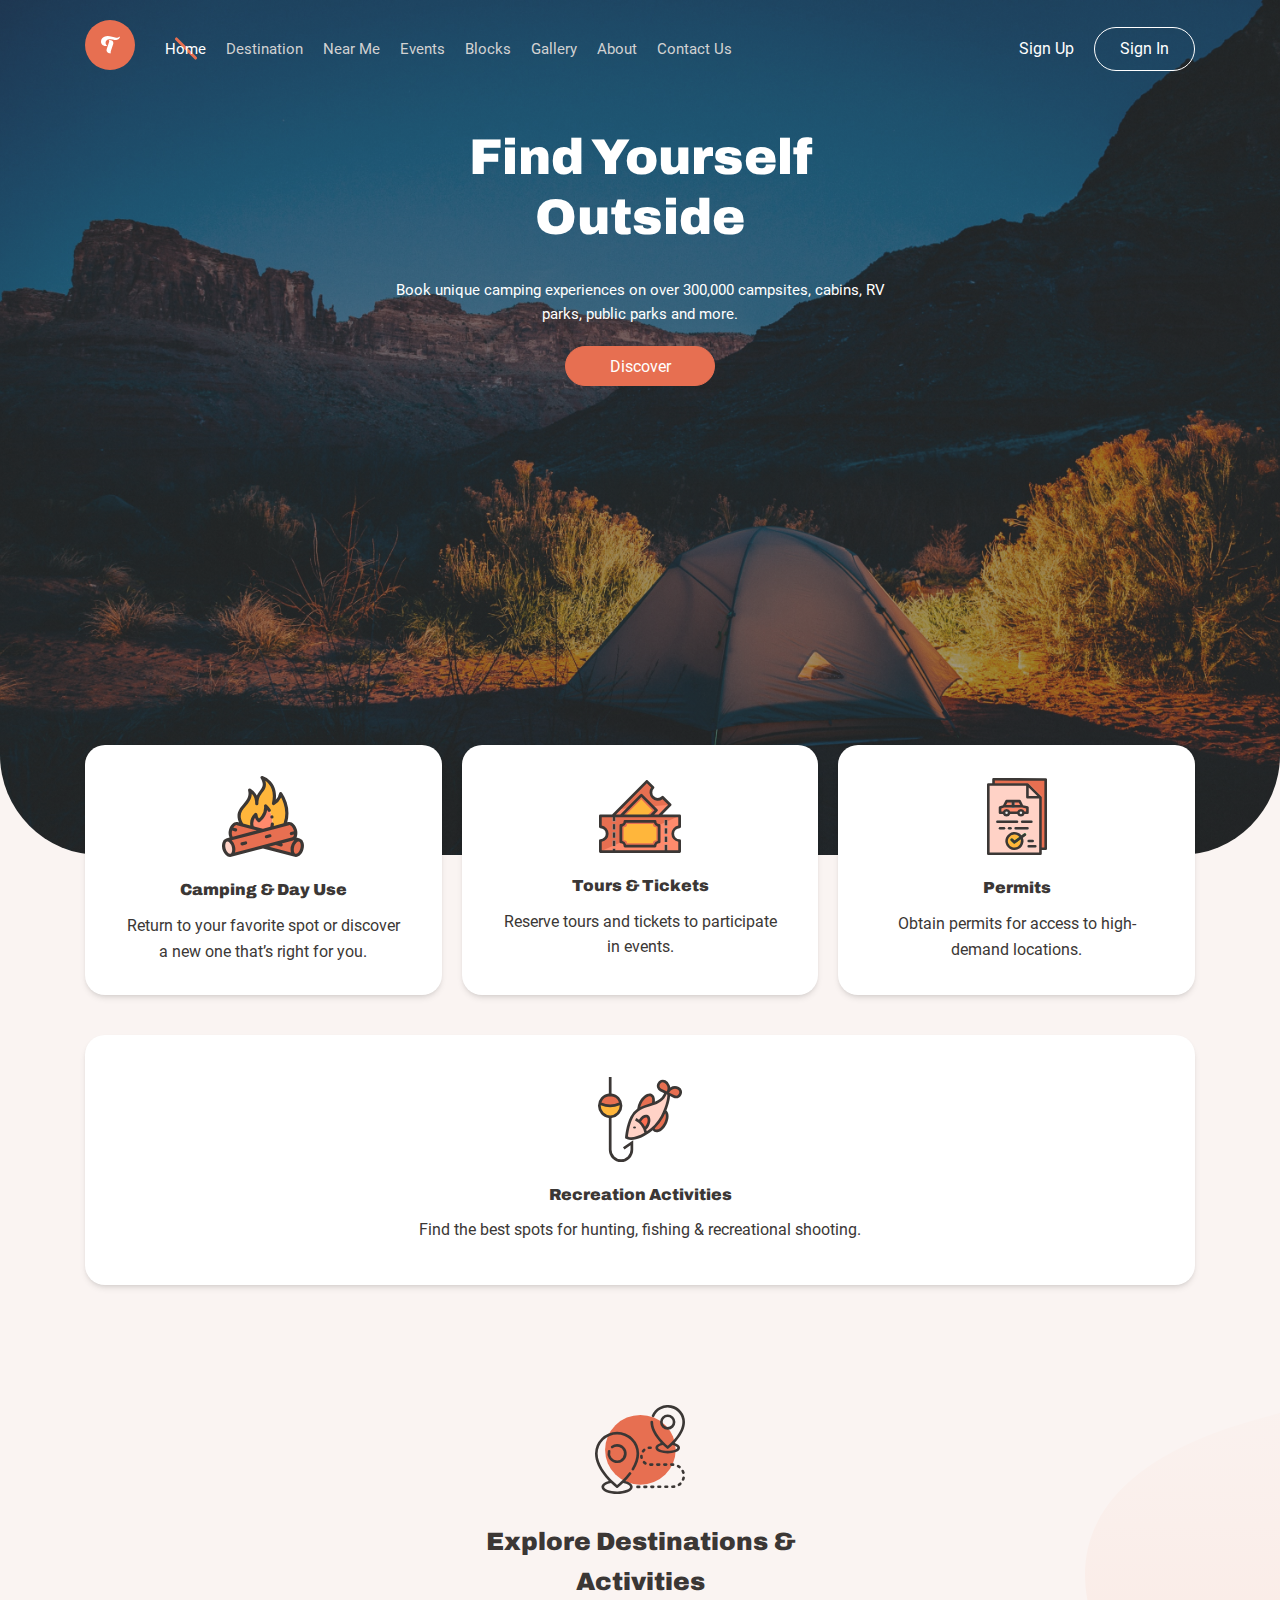
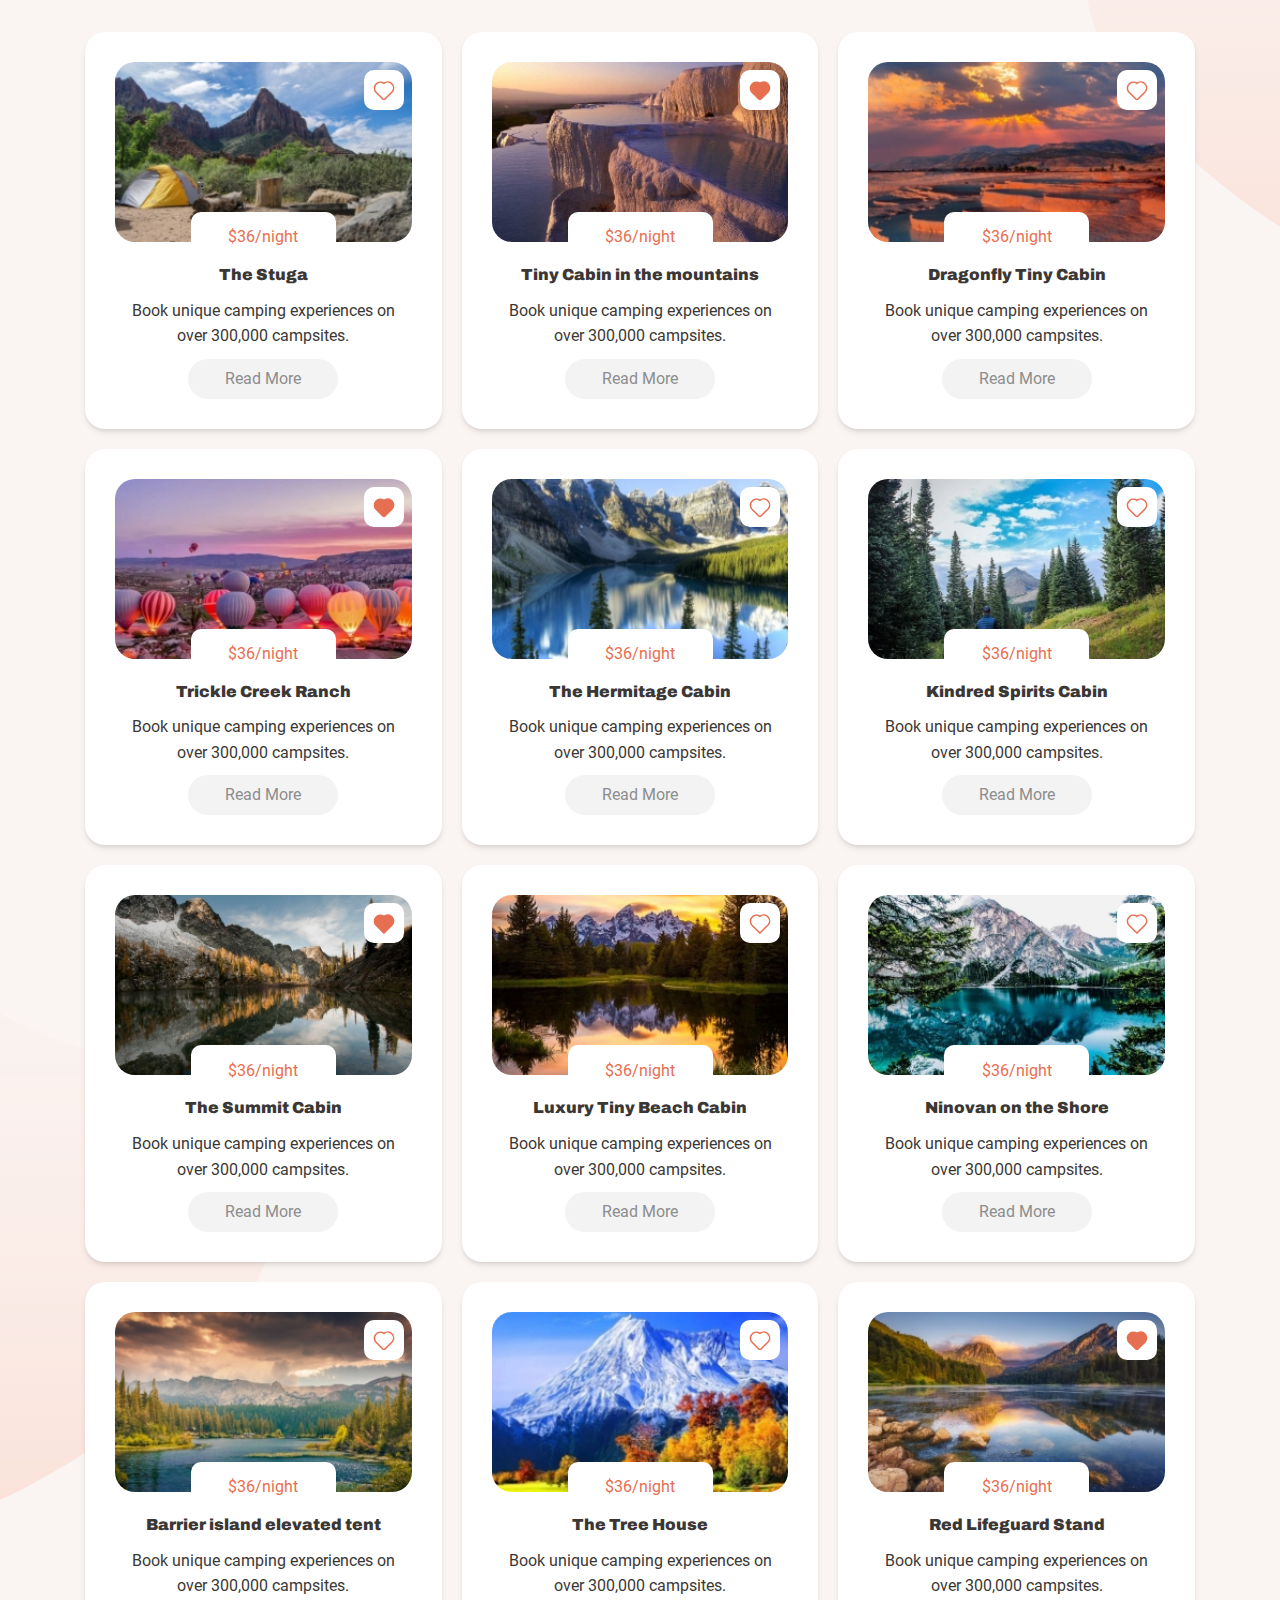
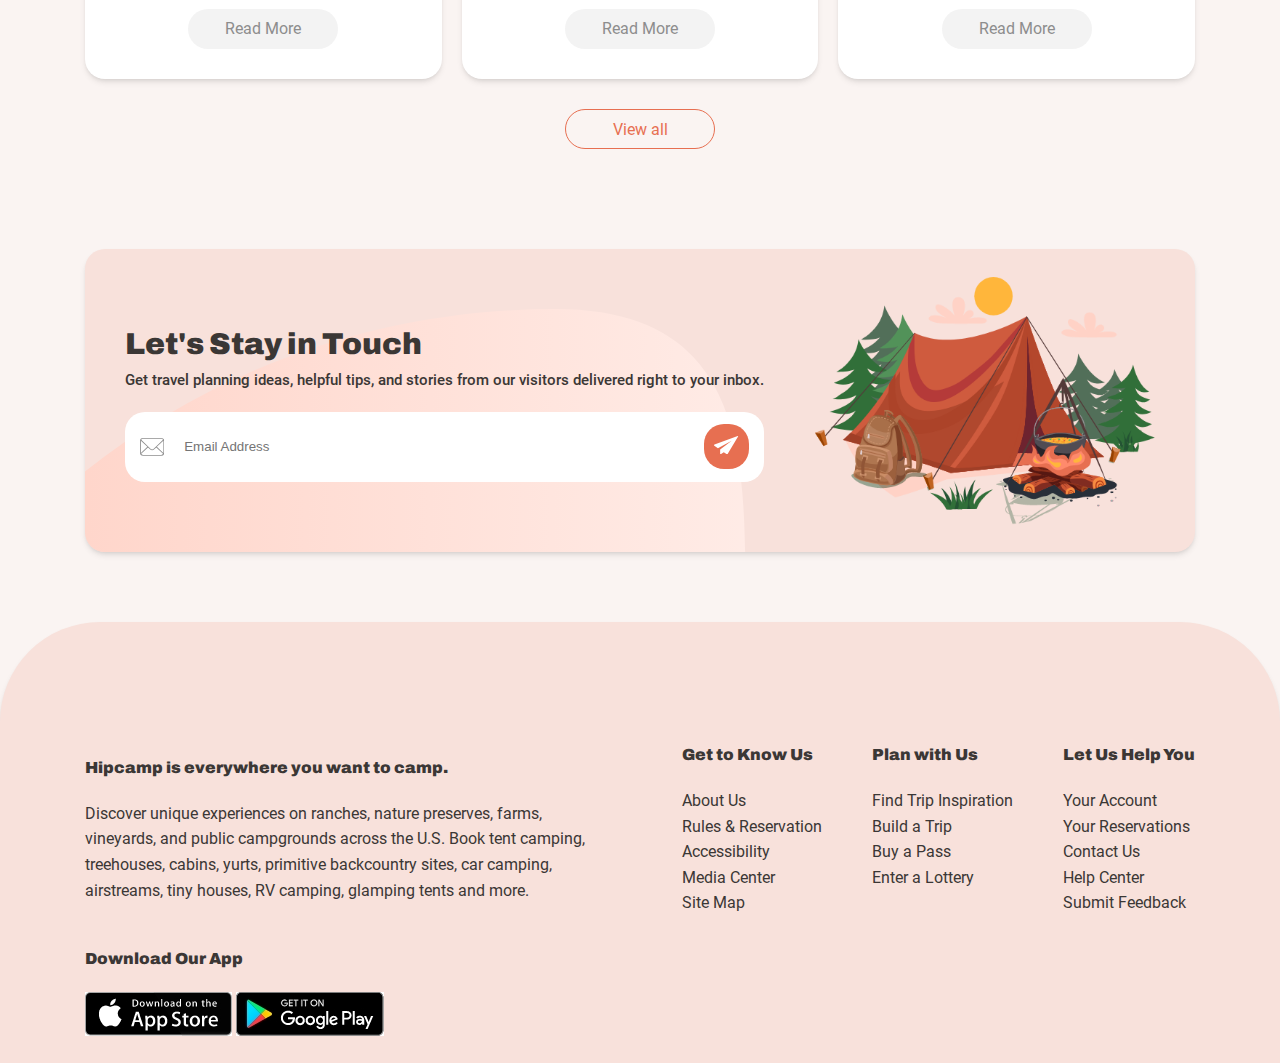
==== index.html @ 517cb730 "changed the index.html file route" ====
<!DOCTYPE html>
<html lang="en">

<head>
    <meta charset="UTF-8">
    <meta name="viewport" content="width=device-width, initial-scale=1.0">
    <link rel="icon" type="image/png" href="/images/svgs/logo.svg">
    <!-- css links -->
    <link rel="stylesheet" href="./code/style/style.css">
    <link rel="stylesheet" href="./code/style/responsive.css">

    <title>Camping Web</title>
</head>

<body>
    <header class="header">
        <div class="container">
            <a href="#" class="header__scroll-link">
                <svg xmlns="http://www.w3.org/2000/svg" width="18.68" height="22.175" viewBox="0 0 18.68 22.175">
                    <path id="Path_958" data-name="Path 958"
                        d="M22.175,9.358a1.43,1.43,0,0,0-1.43-1.43H5.063l5.813-5.42A1.43,1.43,0,1,0,8.923.421L.455,8.311a1.43,1.43,0,0,0,0,2.091L8.923,18.3A1.43,1.43,0,1,0,10.875,16.2L5.063,10.788H20.746A1.43,1.43,0,0,0,22.175,9.358Z"
                        transform="translate(18.68) rotate(90)" fill="#fff" />
                </svg>
            </a>
            <nav class="nav">
                <div class="nav-wrapper">
                    <a href="#" class="nav-logo">
                        <img src="/images/svgs/logo.svg" alt="logo" class="nav-logo__img">
                    </a>

                    <ul class="menu">
                        <li class="menu__item">
                            <a href="#" class="menu__link menu__link--active">Home</a>
                        </li>
                        <li class="menu__item">
                            <a href="#" class="menu__link">Destination</a>
                        </li>
                        <li class="menu__item">
                            <a href="#" class="menu__link">Near Me</a>
                        </li>
                        <li class="menu__item">
                            <a href="#" class="menu__link">Events</a>
                        </li>
                        <li class="menu__item">
                            <a href="#" class="menu__link">Blocks</a>
                        </li>
                        <li class="menu__item">
                            <a href="#" class="menu__link">Gallery</a>
                        </li>
                        <li class="menu__item">
                            <a href="#" class="menu__link">About</a>
                        </li>
                        <li class="menu__item">
                            <a href="#" class="menu__link">Contact Us</a>
                        </li>
                    </ul>
                </div>

                <div class="nav-menu">
                    <h2 class="nav-menu__title">Camping Website</h2>
                    <ul class="mobile-menu">
                        <li class="mobile-menu__item">
                            <a href="#" class="mobile-menu__link">Home</a>
                        </li>
                        <li class="mobile-menu__item">
                            <a href="#" class="mobile-menu__link">Destination</a>
                        </li>
                        <li class="mobile-menu__item">
                            <a href="#" class="mobile-menu__link">Near Me</a>
                        </li>
                        <li class="mobile-menu__item">
                            <a href="#" class="mobile-menu__link">Events</a>
                        </li>
                        <li class="mobile-menu__item">
                            <a href="#" class="mobile-menu__link">Blocks</a>
                        </li>
                        <li class="mobile-menu__item">
                            <a href="#" class="mobile-menu__link">Gallery</a>
                        </li>
                        <li class="mobile-menu__item">
                            <a href="#" class="mobile-menu__link">About</a>
                        </li>
                        <li class="mobile-menu__item">
                            <a href="#" class="mobile-menu__link">Contact Us</a>
                        </li>
                    </ul>
                    <div class="nav-menu__links">
                        <a href="#" class="nav-menu__link">Sign Up</a>
                        <a href="#" class="nav-menu__link">Sign In</a>
                    </div>
                </div>

                <div class="header__links">
                    <a href="#" class="header__link">Sign Up</a>
                    <a href="#" class="header__link header__link--border">Sign In</a>
                </div>

                <div class="nav-btn">
                    <span class="nav-btn__line"></span>
                </div>
            </nav>
            <div class="header-content">
                <h1 class="header-content__title">Find Yourself <br> Outside</h1>
                <p class="header-content__caption">Book unique camping experiences on over 300,000 campsites, cabins, RV
                    parks, public parks and more.</p>
                <a href="#" class="btn header-content__link">Discover</a>
            </div>
        </div>
    </header>

    <main class="main">
        <div class="container">
            <section class="services">
                <div class="service">
                    <img src="/images/svgs/fire.svg" alt="fire" class="service__img">
                    <h2 class="service__title">Camping & Day Use</h2>
                    <p class="service__caption">Return to your favorite spot or discover a new one that’s right for you.
                    </p>
                </div>
                <div class="service">
                    <img src="/images/svgs/tickets.svg" alt="ticket" class="service__img">
                    <h2 class="service__title">Tours & Tickets</h2>
                    <p class="service__caption">Reserve tours and tickets to participate in events.</p>
                </div>
                <div class="service">
                    <img src="/images/svgs/paper.svg" alt="paper" class="service__img">
                    <h2 class="service__title">Permits</h2>
                    <p class="service__caption">Obtain permits for access to high-demand locations.</p>
                </div>
                <div class="service">
                    <img src="/images/svgs/fish.svg" alt="fire" class="service__img">
                    <h2 class="service__title">Recreation Activities</h2>
                    <p class="service__caption">Find the best spots for hunting, fishing & recreational shooting.</p>
                </div>
            </section>

            <section class="destinations">
                <img src="/images/svgs/destination.svg" alt="destinations" class="destinations__logo">
                <h2 class="destinations__title">Explore Destinations & Activities</h2>

                <div class="destinations__places">
                    <div class="place">
                        <div class="place__banner">
                            <img src="/images/image1.jpg" alt="" class="place__img">
                            <div class="place__like">
                                <svg xmlns="http://www.w3.org/2000/svg" width="24.037" height="24.037"
                                    viewBox="0 0 24.037 24.037">
                                    <path id="Path_955" data-name="Path 955"
                                        d="M15.822,8.979v.029H4V-2.1A5.915,5.915,0,0,1,9.912-7.841a5.913,5.913,0,0,1,5.849,5.049,5.912,5.912,0,0,1,.061,11.772Z"
                                        transform="translate(2.716 20.496) rotate(-45)" fill="#fff" stroke-width="1.5"
                                        stroke="#e76f51" />
                                </svg>
                            </div>
                            <div class="place__price">
                                <p class="place__price-text">$36/night</p>
                            </div>
                        </div>
                        <h3 class="place__title">The Stuga</h3>
                        <p class="place__caption">Book unique camping experiences on over 300,000 campsites.</p>
                        <a href="#" class="btn place__link">Read More</a>
                    </div>

                    <div class="place">
                        <div class="place__banner">
                            <img src="/images/image2.jpg" alt="" class="place__img">
                            <div class="place__like">
                                <svg xmlns="http://www.w3.org/2000/svg" width="24.037" height="24.037"
                                    viewBox="0 0 24.037 24.037">
                                    <path class="place__like-icon--fill" id="Path_955" data-name="Path 955"
                                        d="M15.822,8.979v.029H4V-2.1A5.915,5.915,0,0,1,9.912-7.841a5.913,5.913,0,0,1,5.849,5.049,5.912,5.912,0,0,1,.061,11.772Z"
                                        transform="translate(2.716 20.496) rotate(-45)" fill="#fff" stroke-width="1.5"
                                        stroke="#e76f51" />
                                </svg>
                            </div>
                            <div class="place__price">
                                <p class="place__price-text">$36/night</p>
                            </div>
                        </div>
                        <h3 class="place__title">Tiny Cabin in the mountains</h3>
                        <p class="place__caption">Book unique camping experiences on over 300,000 campsites.</p>
                        <a href="#" class="btn place__link">Read More</a>
                    </div>
                    <div class="place">
                        <div class="place__banner">
                            <img src="/images/image3.jpg" alt="" class="place__img">
                            <div class="place__like">
                                <svg xmlns="http://www.w3.org/2000/svg" width="24.037" height="24.037"
                                    viewBox="0 0 24.037 24.037">
                                    <path id="Path_955" data-name="Path 955"
                                        d="M15.822,8.979v.029H4V-2.1A5.915,5.915,0,0,1,9.912-7.841a5.913,5.913,0,0,1,5.849,5.049,5.912,5.912,0,0,1,.061,11.772Z"
                                        transform="translate(2.716 20.496) rotate(-45)" fill="#fff" stroke-width="1.5"
                                        stroke="#e76f51" />
                                </svg>
                            </div>
                            <div class="place__price">
                                <p class="place__price-text">$36/night</p>
                            </div>
                        </div>
                        <h3 class="place__title">Dragonfly Tiny Cabin</h3>
                        <p class="place__caption">Book unique camping experiences on over 300,000 campsites.</p>
                        <a href="#" class="btn place__link">Read More</a>
                    </div>
                    <div class="place">
                        <div class="place__banner">
                            <img src="/images/image4.jpg" alt="" class="place__img">
                            <div class="place__like">
                                <svg xmlns="http://www.w3.org/2000/svg" width="24.037" height="24.037"
                                    viewBox="0 0 24.037 24.037">
                                    <path class="place__like-icon--fill" id="Path_955" data-name="Path 955"
                                        d="M15.822,8.979v.029H4V-2.1A5.915,5.915,0,0,1,9.912-7.841a5.913,5.913,0,0,1,5.849,5.049,5.912,5.912,0,0,1,.061,11.772Z"
                                        transform="translate(2.716 20.496) rotate(-45)" fill="#fff" stroke-width="1.5"
                                        stroke="#e76f51" />
                                </svg>
                            </div>
                            <div class="place__price">
                                <p class="place__price-text">$36/night</p>
                            </div>
                        </div>
                        <h3 class="place__title">Trickle Creek Ranch</h3>
                        <p class="place__caption">Book unique camping experiences on over 300,000 campsites.</p>
                        <a href="#" class="btn place__link">Read More</a>
                    </div>
                    <div class="place">
                        <div class="place__banner">
                            <img src="/images/image5.jpg" alt="" class="place__img">
                            <div class="place__like">
                                <svg xmlns="http://www.w3.org/2000/svg" width="24.037" height="24.037"
                                    viewBox="0 0 24.037 24.037">
                                    <path id="Path_955" data-name="Path 955"
                                        d="M15.822,8.979v.029H4V-2.1A5.915,5.915,0,0,1,9.912-7.841a5.913,5.913,0,0,1,5.849,5.049,5.912,5.912,0,0,1,.061,11.772Z"
                                        transform="translate(2.716 20.496) rotate(-45)" fill="#fff" stroke-width="1.5"
                                        stroke="#e76f51" />
                                </svg>
                            </div>
                            <div class="place__price">
                                <p class="place__price-text">$36/night</p>
                            </div>
                        </div>
                        <h3 class="place__title">The Hermitage Cabin</h3>
                        <p class="place__caption">Book unique camping experiences on over 300,000 campsites.</p>
                        <a href="#" class="btn place__link">Read More</a>
                    </div>
                    <div class="place">
                        <div class="place__banner">
                            <img src="/images/image6.jpg" alt="" class="place__img">
                            <div class="place__like">
                                <svg xmlns="http://www.w3.org/2000/svg" width="24.037" height="24.037"
                                    viewBox="0 0 24.037 24.037">
                                    <path id="Path_955" data-name="Path 955"
                                        d="M15.822,8.979v.029H4V-2.1A5.915,5.915,0,0,1,9.912-7.841a5.913,5.913,0,0,1,5.849,5.049,5.912,5.912,0,0,1,.061,11.772Z"
                                        transform="translate(2.716 20.496) rotate(-45)" fill="#fff" stroke-width="1.5"
                                        stroke="#e76f51" />
                                </svg>
                            </div>
                            <div class="place__price">
                                <p class="place__price-text">$36/night</p>
                            </div>
                        </div>
                        <h3 class="place__title">Kindred Spirits Cabin</h3>
                        <p class="place__caption">Book unique camping experiences on over 300,000 campsites.</p>
                        <a href="#" class="btn place__link">Read More</a>
                    </div>
                    <div class="place">
                        <div class="place__banner">
                            <img src="/images/image7.jpg" alt="" class="place__img">
                            <div class="place__like">
                                <svg xmlns="http://www.w3.org/2000/svg" width="24.037" height="24.037"
                                    viewBox="0 0 24.037 24.037">
                                    <path class="place__like-icon--fill" id="Path_955" data-name="Path 955"
                                        d="M15.822,8.979v.029H4V-2.1A5.915,5.915,0,0,1,9.912-7.841a5.913,5.913,0,0,1,5.849,5.049,5.912,5.912,0,0,1,.061,11.772Z"
                                        transform="translate(2.716 20.496) rotate(-45)" fill="#fff" stroke-width="1.5"
                                        stroke="#e76f51" />
                                </svg>
                            </div>
                            <div class="place__price">
                                <p class="place__price-text">$36/night</p>
                            </div>
                        </div>
                        <h3 class="place__title">The Summit Cabin</h3>
                        <p class="place__caption">Book unique camping experiences on over 300,000 campsites.</p>
                        <a href="#" class="btn place__link">Read More</a>
                    </div>
                    <div class="place">
                        <div class="place__banner">
                            <img src="/images/image8.jpg" alt="" class="place__img">
                            <div class="place__like">
                                <svg xmlns="http://www.w3.org/2000/svg" width="24.037" height="24.037"
                                    viewBox="0 0 24.037 24.037">
                                    <path id="Path_955" data-name="Path 955"
                                        d="M15.822,8.979v.029H4V-2.1A5.915,5.915,0,0,1,9.912-7.841a5.913,5.913,0,0,1,5.849,5.049,5.912,5.912,0,0,1,.061,11.772Z"
                                        transform="translate(2.716 20.496) rotate(-45)" fill="#fff" stroke-width="1.5"
                                        stroke="#e76f51" />
                                </svg>
                            </div>
                            <div class="place__price">
                                <p class="place__price-text">$36/night</p>
                            </div>
                        </div>
                        <h3 class="place__title">Luxury Tiny Beach Cabin</h3>
                        <p class="place__caption">Book unique camping experiences on over 300,000 campsites.</p>
                        <a href="#" class="btn place__link">Read More</a>
                    </div>
                    <div class="place">
                        <div class="place__banner">
                            <img src="/images/image9.jpg" alt="" class="place__img">
                            <div class="place__like">
                                <svg xmlns="http://www.w3.org/2000/svg" width="24.037" height="24.037"
                                    viewBox="0 0 24.037 24.037">
                                    <path id="Path_955" data-name="Path 955"
                                        d="M15.822,8.979v.029H4V-2.1A5.915,5.915,0,0,1,9.912-7.841a5.913,5.913,0,0,1,5.849,5.049,5.912,5.912,0,0,1,.061,11.772Z"
                                        transform="translate(2.716 20.496) rotate(-45)" fill="#fff" stroke-width="1.5"
                                        stroke="#e76f51" />
                                </svg>
                            </div>
                            <div class="place__price">
                                <p class="place__price-text">$36/night</p>
                            </div>
                        </div>
                        <h3 class="place__title">Ninovan on the Shore</h3>
                        <p class="place__caption">Book unique camping experiences on over 300,000 campsites.</p>
                        <a href="#" class="btn place__link">Read More</a>
                    </div>
                    <div class="place">
                        <div class="place__banner">
                            <img src="/images/image10.jpg" alt="" class="place__img">
                            <div class="place__like">
                                <svg xmlns="http://www.w3.org/2000/svg" width="24.037" height="24.037"
                                    viewBox="0 0 24.037 24.037">
                                    <path id="Path_955" data-name="Path 955"
                                        d="M15.822,8.979v.029H4V-2.1A5.915,5.915,0,0,1,9.912-7.841a5.913,5.913,0,0,1,5.849,5.049,5.912,5.912,0,0,1,.061,11.772Z"
                                        transform="translate(2.716 20.496) rotate(-45)" fill="#fff" stroke-width="1.5"
                                        stroke="#e76f51" />
                                </svg>
                            </div>
                            <div class="place__price">
                                <p class="place__price-text">$36/night</p>
                            </div>
                        </div>
                        <h3 class="place__title">Barrier island elevated tent</h3>
                        <p class="place__caption">Book unique camping experiences on over 300,000 campsites.</p>
                        <a href="#" class="btn place__link">Read More</a>
                    </div>
                    <div class="place">
                        <div class="place__banner">
                            <img src="/images/image11.jpg" alt="" class="place__img">
                            <div class="place__like">
                                <svg xmlns="http://www.w3.org/2000/svg" width="24.037" height="24.037"
                                    viewBox="0 0 24.037 24.037">
                                    <path id="Path_955" data-name="Path 955"
                                        d="M15.822,8.979v.029H4V-2.1A5.915,5.915,0,0,1,9.912-7.841a5.913,5.913,0,0,1,5.849,5.049,5.912,5.912,0,0,1,.061,11.772Z"
                                        transform="translate(2.716 20.496) rotate(-45)" fill="#fff" stroke-width="1.5"
                                        stroke="#e76f51" />
                                </svg>
                            </div>
                            <div class="place__price">
                                <p class="place__price-text">$36/night</p>
                            </div>
                        </div>
                        <h3 class="place__title">The Tree House</h3>
                        <p class="place__caption">Book unique camping experiences on over 300,000 campsites.</p>
                        <a href="#" class="btn place__link">Read More</a>
                    </div>
                    <div class="place">
                        <div class="place__banner">
                            <img src="/images/image12.jpg" alt="" class="place__img">
                            <div class="place__like">
                                <svg xmlns="http://www.w3.org/2000/svg" width="24.037" height="24.037"
                                    viewBox="0 0 24.037 24.037">
                                    <path class="place__like-icon--fill" id="Path_955" data-name="Path 955"
                                        d="M15.822,8.979v.029H4V-2.1A5.915,5.915,0,0,1,9.912-7.841a5.913,5.913,0,0,1,5.849,5.049,5.912,5.912,0,0,1,.061,11.772Z"
                                        transform="translate(2.716 20.496) rotate(-45)" fill="#fff" stroke-width="1.5"
                                        stroke="#e76f51" />
                                </svg>
                            </div>
                            <div class="place__price">
                                <p class="place__price-text">$36/night</p>
                            </div>
                        </div>
                        <h3 class="place__title">Red Lifeguard Stand</h3>
                        <p class="place__caption">Book unique camping experiences on over 300,000 campsites.</p>
                        <a href="#" class="btn place__link">Read More</a>
                    </div>
                </div>
                <a href="#" class="btn destinations__btn">View all</a>
            </section>

            <section class="newsletter">
                <div class="newsletter__content">
                    <h2 class="newsletter__title">Let's Stay in Touch</h2>
                    <p class="newsletter_caption">Get travel planning ideas, helpful tips, and stories from our visitors
                        delivered right to your inbox.</p>
                    <div class="email-box">
                        <form class="newsletter__form" action="">
                            <svg class="email-box__email-icon" xmlns="http://www.w3.org/2000/svg" width="24.242"
                                height="17.746" viewBox="0 0 24.242 17.746">
                                <path id="Path_908" data-name="Path 908"
                                    d="M26.215,17.058H8.027A3.03,3.03,0,0,0,5,20.085V31.777A3.031,3.031,0,0,0,8.027,34.8H26.215a3.031,3.031,0,0,0,3.027-3.027V20.085A3.03,3.03,0,0,0,26.215,17.058Zm-18.188.857H26.215a2.168,2.168,0,0,1,1.829,1.007l-9.328,8.81a2.354,2.354,0,0,1-3.189,0L6.2,18.923A2.169,2.169,0,0,1,8.027,17.915ZM5.878,32.062a2.207,2.207,0,0,1-.021-.285V20.085a2.163,2.163,0,0,1,.021-.285l6.491,6.131Zm20.337,1.885H8.027A2.168,2.168,0,0,1,6.2,32.94l6.8-6.419,1.944,1.835a3.22,3.22,0,0,0,4.366,0l1.943-1.835,6.8,6.418A2.167,2.167,0,0,1,26.215,33.947Zm2.169-13.862V31.777a2.2,2.2,0,0,1-.021.285l-6.491-6.131L28.364,19.8A2.251,2.251,0,0,1,28.384,20.085Z"
                                    transform="translate(-5 -17.058)" fill="#8d8d8d" />
                            </svg>
                            <input type="email" class="email-box__input" placeholder="Email Address">
                            <button class="email_box__submit">
                                <svg xmlns="http://www.w3.org/2000/svg" width="24.162" height="18.23"
                                    viewBox="0 0 24.162 18.23">
                                    <path id="Path_909" data-name="Path 909"
                                        d="M9.778,15.82,6.954,17.7a.55.55,0,0,1-.816-.439V13.121l11.546-8.66L3.88,11.8.3,9.356A.748.748,0,0,1,.491,8.039L23.709-.37c.314-.126.565.251.377.565L13.606,17.514a.773.773,0,0,1-1.067.188Z"
                                        transform="translate(0.012 0.395)" fill="#fff" fill-rule="evenodd" />
                                </svg>
                            </button>
                        </form>
                    </div>
                </div>

                <div class="newsletter__banner">
                    <img class="newsletter__banner-img" src="/images/tent.png" alt="tent">
                </div>
            </section>
        </div>
    </main>

    <footer class="footer">
        <div class="container">
            <div class="footer__wrapper">
                <div class="footer__top">
                    <div class="footer__main-content">
                        <h2 class="footer__title">Hipcamp is everywhere you want to camp.</h2>
                        <p class="footer__caption">Discover unique experiences on ranches, nature preserves, farms,
                            vineyards, and public campgrounds across the U.S. Book tent camping, treehouses, cabins,
                            yurts, primitive backcountry sites, car camping, airstreams, tiny houses, RV camping,
                            glamping tents and more.</p>
                    </div>

                    <div class="footer__lists">
                        <div class="footer-list">
                            <h1 class="footer__title">Get to Know Us</h1>
                            <ul class="footer-pages">
                                <li><a href="#" class="footer-pages__link">About Us</a></li>
                                <li><a href="#" class="footer-pages__link">Rules & Reservation</a></li>
                                <li><a href="#" class="footer-pages__link">Accessibility</a></li>
                                <li><a href="#" class="footer-pages__link">Media Center</a></li>
                                <li><a href="#" class="footer-pages__link">Site Map</a></li>
                            </ul>
                        </div>

                        <div class="footer-list">
                            <h1 class="footer__title">Plan with Us</h1>
                            <ul class="footer-pages">
                                <li><a href="#" class="footer-pages__link">Find Trip Inspiration</a></li>
                                <li><a href="#" class="footer-pages__link">Build a Trip</a></li>
                                <li><a href="#" class="footer-pages__link">Buy a Pass</a></li>
                                <li><a href="#" class="footer-pages__link">Enter a Lottery</a></li>
                            </ul>
                        </div>

                        <div class="footer-list">
                            <h1 class="footer__title">Let Us Help You</h1>
                            <ul class="footer-pages">
                                <li><a href="#" class="footer-pages__link">Your Account</a></li>
                                <li><a href="#" class="footer-pages__link">Your Reservations</a></li>
                                <li><a href="#" class="footer-pages__link">Contact Us</a></li>
                                <li><a href="#" class="footer-pages__link">Help Center</a></li>
                                <li><a href="#" class="footer-pages__link">Submit Feedback</a></li>
                            </ul>
                        </div>
                    </div>
                </div>

                <div class="footer__bottom">
                    <h2 class="footer__title">Download Our App</h2>
                    <div class="footer__img-wrapper">
                        <a href="#"><img class="footer__store_links" src="/images/app-store-apple.jpg"
                                alt="app store"></a>
                        <a href="#"><img class="footer__store_links" src="/images/google-play.jpg" alt="play store"></a>
                    </div>
                </div>
            </div>
        </div>
    </footer>

    <div class="overlay"></div>


    <script src="./code/js/app.js"></script>
</body>

</html>
---- code/style/style.css ----
/*
* Prefixed by https://autoprefixer.github.io
* PostCSS: v8.4.14,
* Autoprefixer: v10.4.7
* Browsers: last 4 version
*/

/* Font face */
@font-face {
    font-family: "Roboto";
    src: url(/fonts/Roboto/Roboto-Regular.ttf) format(truetype);
}
@font-face {
    font-family: "Roboto Medium";
    src: url(/fonts/Roboto/Roboto-Medium.ttf) format(truetype);
}
@font-face {
    font-family: "Archivo Black";
    src: url(/fonts/Archivo/Archivo-Black.ttf) format(truetype);
}

/* http://meyerweb.com/eric/tools/css/reset/ 
v2.0 | 20110126
License: none (public domain)
*/
/* reset */

html, body, div, span, applet, object, iframe,
h1, h2, h3, h4, h5, h6, p, blockquote, pre,
a, abbr, acronym, address, big, cite, code,
del, dfn, em, img, ins, kbd, q, s, samp,
small, strike, strong, sub, sup, tt, var,
b, u, i, center,
dl, dt, dd, ol, ul, li,
fieldset, form, label, legend,
table, caption, tbody, tfoot, thead, tr, th, td,
article, aside, canvas, details, embed, 
figure, figcaption, footer, header, hgroup, 
menu, nav, output, ruby, section, summary,
time, mark, audio, video {
	margin: 0;
	padding: 0;
	border: 0;
	font-size: 100%;
	font: inherit;
	vertical-align: baseline;
}
/* HTML5 display-role reset for older browsers */
article, aside, details, figcaption, figure, 
footer, header, hgroup, menu, nav, section {
	display: block;
}
body {
	line-height: 1;
}
ol, ul {
	list-style: none;
}
blockquote, q {
	quotes: none;
}
blockquote:before, blockquote:after,
q:before, q:after {
	content: '';
	content: none;
}
table {
	border-collapse: collapse;
	border-spacing: 0;
}

html {
    -webkit-box-sizing: border-box;
            box-sizing: border-box;
    font-size: 62.5%;
    scroll-behavior: smooth;
}

*,
*:after,
*:before {
    -webkit-box-sizing: inherit;
            box-sizing: inherit;
}

body {
    font-size: 1.6rem;
    line-height: 1.6;
    font-family: "Roboto";
    background-color: var(--app-color);
    overflow-x: hidden;
}

li {
    list-style-type: none;
}

a {
    text-decoration: none;
    color: white;
}
/* reset */

:root {
    --orange: #E76F51;
    --dark-gray: #3B3735;
    --pink: #F8E1DB;
    --app-color: #FAF4F2;
    --shadow-md: 0 4px 6px -1px rgb(0 0 0 / 0.1), 0 2px 4px -2px rgb(0 0 0 / 0.1);
}






/* helper class & component */
.btn {
    display: block;
    width: 15rem;
    height: 4rem;
    border-radius: 10rem;
    color: #fff;
    background-color: var(--orange);
    margin: 0 auto;
    line-height: 4rem;
}

/* helper class & component */



/* app styles */



/* nav & header */
.container {
    width: 100%;
    padding-right: 15px;
    padding-left: 15px;
    margin-right: auto;
    margin-left: auto;
}

.header {
    background: -webkit-gradient(linear, left top, left bottom, from(rgba(59, 55, 53, 0.5)), to(rgba(59, 55, 53, 0.5))), url(/images/header-bg.jpg);
    background: -o-linear-gradient(rgba(59, 55, 53, 0.5), rgba(59, 55, 53, 0.5)), url(/images/header-bg.jpg);
    background: linear-gradient(rgba(59, 55, 53, 0.5), rgba(59, 55, 53, 0.5)), url(/images/header-bg.jpg);
    background-position: center;
    background-size: cover;
    min-height: 70rem;
    border-bottom-left-radius: 10rem;
    border-bottom-right-radius: 10rem;
}

.header__scroll-link {
    display: -webkit-box;
    display: -ms-flexbox;
    display: flex;
    -webkit-box-pack: center;
        -ms-flex-pack: center;
            justify-content: center;
    -webkit-box-align: center;
        -ms-flex-align: center;
            align-items: center;
    background-color: var(--orange);
    width: 5rem;
    height: 5rem;
    border-radius: 2rem;
    position: fixed;
    z-index: 30;
    right: 4rem;
    bottom: 5rem;
    -webkit-transition: all 0.25s ease-in-out;
    -o-transition: all 0.25s ease-in-out;
    transition: all 0.25s ease-in-out;
    opacity: 0;
}

.nav {
    display: -webkit-box;
    display: -ms-flexbox;
    display: flex;
    -webkit-box-pack: justify;
        -ms-flex-pack: justify;
            justify-content: space-between;
    -webkit-box-align: center;
        -ms-flex-align: center;
            align-items: center;
    padding: 2rem 0;
}

.nav-wrapper {
    display: -webkit-box;
    display: -ms-flexbox;
    display: flex;
    -webkit-box-align: center;
        -ms-flex-align: center;
            align-items: center;
}

.nav-logo {
    margin-right: 3rem;
}

.nav-logo__img {
    width: 100%;
    height: 100%;
}

/* nav & header */

/* main menu */
.menu {
    display: none;
    font-size: 15px;
}


.menu__item {
    margin-right: 2rem;
}

.menu__link {
    color: #D2D2D2;

    &:hover {
        color: #fff;
    }
}

.menu__link--active {
    color: #fff;
    position: relative;
    z-index: 1;

    &::after {
        content: '';
        position: absolute;
        width: 3rem;
        height: 0.3rem;
        background-color: var(--orange);
        border-radius: 10rem;
        inset: 7px 0 0 0;
        top: 7px;
        margin: 0 auto;
        -webkit-transform: rotate(45deg);
            -ms-transform: rotate(45deg);
                transform: rotate(45deg);
        z-index: -1;
    }
}

/* main menu */

/* mobile menu & nav menu */
.nav-menu {
    position: fixed;
    top: 0;
    left: -60rem;
    bottom: 0;
    width: 25rem;
    background-color: #525252;
    padding: 2rem 2.5rem;
    font-family: "Roboto";
    -webkit-transition: all 0.25s ease-in-out;
    -o-transition: all 0.25s ease-in-out;
    transition: all 0.25s ease-in-out;
    z-index: 20;
}

.nav-menu__title {
    font-family: "Archivo Black";
    border-bottom: 2px solid #fff;
    color: #fff;
    padding-bottom: 1rem;
    margin-bottom: 2rem;
    font-size: 2rem;
}

.nav-menu.nav-menu--open {
    left: 0rem;
}

.mobile-menu__item {
    margin-bottom: 1.5rem;
    position: relative;
    -webkit-transition: all 0.25s ease-in-out;
    -o-transition: all 0.25s ease-in-out;
    transition: all 0.25s ease-in-out;

    &:hover {
        padding-left: 1.5rem;
    }

    &::before {
        content: '';
        width: 0rem;
        height: 0.3rem;
        background-color: var(--orange);
        position: absolute;
        border-radius: 10rem;
        top: 0;
        bottom: 0;
        left: 0;
        margin: auto;
        -webkit-transition: all 0.25s ease-in-out;
        -o-transition: all 0.25s ease-in-out;
        transition: all 0.25s ease-in-out;
    }

    &:hover::before {
        width: 1rem;
    }
}

/* mobile menu & nav menu */

/* header links */
.header__links {
    display: none;
}

.header__link {
    margin-left: 2rem;
}

.header__link--border {
    border: 1px solid #fff;
    border-radius: 10rem;
    padding: 0.8rem 2.5rem;
    -webkit-transition: all 0.15s ease-in;
    -o-transition: all 0.15s ease-in;
    transition: all 0.15s ease-in;

    &:hover {
        background-color: #fff;
        color: var(--dark-gray);
    }
}

.nav-menu__links {
    display: -webkit-box;
    display: -ms-flexbox;
    display: flex;
}

.nav-menu__link {
    padding: 1rem 2rem;
    display: block;
    border: 1px solid #fff;
    -webkit-transition: all 0.25s ease-in;
    -o-transition: all 0.25s ease-in;
    transition: all 0.25s ease-in;

    &:hover {
        background-color: #fff;
        color: var(--dark-gray);
    }
}

/* header links */

/* nav buttons */
.nav-btn {
    background-color: #fff;
    width: 5rem;
    height: 5rem;
    border-radius: 2rem;
    display: -webkit-box;
    display: -ms-flexbox;
    display: flex;
    -webkit-box-pack: center;
        -ms-flex-pack: center;
            justify-content: center;
    -webkit-box-align: center;
        -ms-flex-align: center;
            align-items: center;
    z-index: 20;
}

.nav-btn__line {
    display: block;
    width: 2.5rem;
    height: 0.3rem;
    border-radius: 1rem;
    background-color: var(--orange);
    -webkit-transition: all 0.25s ease-in-out;
    -o-transition: all 0.25s ease-in-out;
    transition: all 0.25s ease-in-out;
    position: relative;

    &::before,
    &::after {
        content: '';
        position: absolute;
        width: 2.5rem;
        height: 0.3rem;
        border-radius: 1rem;
        background-color: var(--orange);
        -webkit-transition: all 0.25s ease-in-out;
        -o-transition: all 0.25s ease-in-out;
        transition: all 0.25s ease-in-out;
    }
}

.nav-btn__line::before {
    top: 0.8rem;
}

.nav-btn__line::after {
    top: -0.8rem;
}

.nav-btn--open .nav-btn__line {
    background-color: transparent;
}

.nav-btn--open .nav-btn__line::before {
    -webkit-transform: translateY(-8px) rotate(45deg);
        -ms-transform: translateY(-8px) rotate(45deg);
            transform: translateY(-8px) rotate(45deg);
}

.nav-btn--open .nav-btn__line::after {
    -webkit-transform: translateY(8px) rotate(-45deg);
        -ms-transform: translateY(8px) rotate(-45deg);
            transform: translateY(8px) rotate(-45deg);
}

/* nav buttons */

/* header content */
.header-content {
    color: #fff;
    margin-top: 3rem;
    text-align: center;
}

.header-content__title {
    font-family: "Archivo Black";
    font-size: 4rem;
    margin-bottom: 3rem;
    line-height: 5rem;
}

.header-content__caption {
    font-size: 1.5rem;
    max-width: 34rem;
    margin: 0 auto 2rem auto;
}

.header-content__link {
    -webkit-transition: all 0.15s ease-in;
    -o-transition: all 0.15s ease-in;
    transition: all 0.15s ease-in;
    border: 1px solid var(--orange);

    &:hover {
        background: transparent;
    }
}

/* header content */

/* services */
.services {
    margin-top: -11rem;
    display: -webkit-box;
    display: -ms-flexbox;
    display: flex;
    -ms-flex-wrap: wrap;
        flex-wrap: wrap;
    gap: 1rem;
}

.service {
    background-color: #fff;
    display: -webkit-box;
    display: -ms-flexbox;
    display: flex;
    -webkit-box-orient: vertical;
    -webkit-box-direction: normal;
        -ms-flex-direction: column;
            flex-direction: column;
    -webkit-box-pack: center;
        -ms-flex-pack: center;
            justify-content: center;
    -webkit-box-align: center;
        -ms-flex-align: center;
            align-items: center;
    height: 25rem;
    width: 100%;
    text-align: center;
    border-radius: 2rem;
    margin-bottom: 2rem;
    padding: 4rem;
    -webkit-box-flex: 1;
        -ms-flex-positive: 1;
            flex-grow: 1;
    -webkit-box-shadow: var(--shadow-md);
            box-shadow: var(--shadow-md);
}

.service__title {
    font-family: "Archivo Black";
    color: var(--dark-gray);
    margin: 2rem 0 1rem 0;
}

.service__caption {
    color: var(--dark-gray);
}

/* services */

/* destinations */
.destinations::after,
.destinations::before {
    content: '';
    width: 100rem;
    height: 100rem;
    background-size: contain;
    z-index: -1;
    position: absolute;
    top: 0;
}

.destinations {
    text-align: center;
    margin-top: 10rem;
    position: relative;

    &::before {
        background: url(/images/svgs/shape2.svg);
        right: 90rem;
        top: 75rem;
    }

    &::after {
        background: url(/images/svgs/shape1.svg);
        left: 100rem;
        top: -50rem;
    }
}

.destinations__logo {
    margin-bottom: 2rem;
}

.destinations__title {
    font-size: 2.5rem;
    font-family: "Archivo Black";
    max-width: 31rem;
    color: var(--dark-gray);
    margin: 0 auto;
    margin-bottom: 3rem;
}

.destinations__places {
    display: -webkit-box;
    display: -ms-flexbox;
    display: flex;
    -ms-flex-wrap: wrap;
        flex-wrap: wrap;
    gap: 2rem;
}

.place {
    background-color: #fff;
    padding: 3rem;
    border-radius: 2rem;
    -webkit-box-flex: 1;
        -ms-flex-positive: 1;
            flex-grow: 1;
    width: 30rem;
    -webkit-box-shadow: var(--shadow-md);
            box-shadow: var(--shadow-md);
}

.place__banner {
    position: relative;
    height: 18rem;
}

.place__img {
    border-radius: 2rem;
    width: 100%;
    height: 100%;
    -o-object-fit: cover;
       object-fit: cover;
}

.place__like {
    position: absolute;
    top: 8px;
    right: 8px;
    background-color: #fff;
    border-radius: 1rem;
    width: 4rem;
    height: 4rem;
    cursor: pointer;

    & svg {
        margin-top: 0.6rem;
    }
}

.place__like-icon--fill {
    fill: var(--orange);
}

.place__price {
    color: var(--orange);
    position: absolute;
    width: 14.5rem;
    height: 5rem;
    border-radius: 1rem;
    top: 15rem;
    background: #fff;
    left: 0;
    right: 0;
    margin: 0 auto;
    display: -webkit-box;
    display: -ms-flexbox;
    display: flex;
    -webkit-box-pack: center;
        -ms-flex-pack: center;
            justify-content: center;
    -webkit-box-align: center;
        -ms-flex-align: center;
            align-items: center;
}

.place__title {
    margin-top: 2rem;
    margin-bottom: 1rem;
    font-family: "Archivo Black";
    color: var(--dark-gray);
}

.place__caption {
    color: var(--dark-gray);
    margin-bottom: 1rem;
}

.place__link {
    background-color: rgba(141, 141, 141, 0.1);
    color: #8d8d8d;
}

.btn.destinations__btn {
    background-color: transparent;
    -webkit-transition: all 0.15s ease-in;
    -o-transition: all 0.15s ease-in;
    transition: all 0.15s ease-in;
    color: var(--orange);
    border: 1px solid var(--orange);
    margin-top: 3rem;

    &:hover {
        background-color: var(--orange);
        color: #fff;
    }
}

/* destinations */


/* newsletter */
.newsletter {
    display: -webkit-box;
    display: -ms-flexbox;
    display: flex;
    position: relative;
    -webkit-box-orient: vertical;
    -webkit-box-direction: reverse;
        -ms-flex-direction: column-reverse;
            flex-direction: column-reverse;
    margin-top: 10rem;
    background-color: var(--pink);
    border-radius: 2rem;
    -webkit-box-shadow: var(--shadow-md);
            box-shadow: var(--shadow-md);
    padding: 2rem;
    overflow: hidden;

    &::before {
        content: '';
        width: 50rem;
        height: 50rem;
        background: url(/images/svgs/shape3.svg);
        position: absolute;
        background-repeat: no-repeat;
        background-size: contain;
        top: 0rem;
        left: -25rem;
        right: 0;
    }
}

.newsletter__content {
    text-align: center;
    z-index: 10;
}

.newsletter__title {
    font-size: 3rem;
    font-family: "Archivo Black";
    max-width: 17rem;
    color: var(--dark-gray);
    margin: 1.5rem auto;
}

.newsletter_caption {
    font-family: "Roboto Medium";
    color: var(--dark-gray);
    font-size: 1.5rem;
    margin-bottom: 2rem;
}

.email-box {
    height: 7rem;
    width: 100%;
    background-color: #fff;
    border-radius: 2rem;
    padding: 0 1.5rem;
}

.newsletter__form {
    display: -webkit-box;
    display: -ms-flexbox;
    display: flex;
    -webkit-box-align: center;
        -ms-flex-align: center;
            align-items: center;
    height: 100%;
    width: 100%;
}

.email-box__email-icon {
    -ms-flex-negative: 0;
        flex-shrink: 0;
}

.email-box__input {
    height: 100%;
    width: 100%;
    border: none;
    outline: none;
    padding: 0 1rem;
    margin: 0 1rem;
}

.email_box__submit {
    background-color: var(--orange);
    outline: none;
    border: none;
    width: 4.5rem;
    height: 4.5rem;
    border-radius: 2rem;
    cursor: pointer;
    -ms-flex-negative: 0;
        flex-shrink: 0;
    -webkit-transition: all 0.15s ease-in;
    -o-transition: all 0.15s ease-in;
    transition: all 0.15s ease-in;

    &:hover {
        background-color: #e95b38;
    }
}

.newsletter__banner {
    max-width: 34rem;
    margin: 0 auto;
    z-index: 10;
}

.newsletter__banner-img {
    width: 100%;
}

/* newsletter */

/* footer */
.footer {
    width: 100%;
    margin-top: 7rem;
    background: var(--pink);
    border-radius: 10rem 10rem 0 0;
    padding: 10rem 2rem 2rem 2rem;
    -webkit-box-shadow: var(--shadow-md);
            box-shadow: var(--shadow-md);
}

.footer__wrapper {
    display: -webkit-box;
    display: -ms-flexbox;
    display: flex;
    -webkit-box-orient: vertical;
    -webkit-box-direction: normal;
        -ms-flex-direction: column;
            flex-direction: column;
}

.footer__top {
    display: -webkit-box;
    display: -ms-flexbox;
    display: flex;
    -webkit-box-orient: vertical;
    -webkit-box-direction: normal;
        -ms-flex-direction: column;
            flex-direction: column;
}

.footer__title {
    font-family: "Archivo Black";
    max-width: 17rem;
    color: var(--dark-gray);
    max-width: 24rem;
    margin-bottom: 2rem;
}

.footer__caption {
    font-size: 1.6rem;
    color: var(--dark-gray);
    margin-top: 1rem;
}

.footer__lists {
    display: -webkit-box;
    display: -ms-flexbox;
    display: flex;
    -ms-flex-wrap: wrap;
        flex-wrap: wrap;
    gap: 2rem;
    margin: 2rem 0;
}

.footer-pages__link {
    color: var(--dark-gray);
    -webkit-transition: all 0.15s ease-in;
    -o-transition: all 0.15s ease-in;
    transition: all 0.15s ease-in;

    &:hover {
        text-decoration: underline;
    }
}

.footer__bottom {
    margin-top: 1rem;
}

/* footer */

.overlay {
    display: none;
    width: 100%;
    height: 100%;
    position: fixed;
    inset: 0;
    -webkit-backdrop-filter: blur(10px);
            backdrop-filter: blur(10px);
    z-index: 10;
    -webkit-transition: all 0.25s ease-in;
    -o-transition: all 0.25s ease-in;
    transition: all 0.25s ease-in;
}

.overlay.show {
    display: block;
}
/* app styles */

/* Media queries */

@media (min-width: 450px) {
    .service {
        width: 30rem;
    }
}

@media (min-width: 576px) {
    .container {
        width: 540px;
    }

    .header__scroll-link {
        right: 7.5rem;
    }
    
}

@media (min-width: 768px) {
    .container {
        width: 720px;
    }

    .menu {
        display: -webkit-box;
        display: -ms-flexbox;
        display: flex;
    }

    .nav-btn,
    .nav-menu {
        display: none;
    }

    .show {
        display: none !important;
    }

    .newsletter {
        -webkit-box-orient: horizontal;
        -webkit-box-direction: normal;
            -ms-flex-direction: row;
                flex-direction: row;
        -webkit-box-align: center;
            -ms-flex-align: center;
                align-items: center;
    }

    .newsletter__content {
        text-align: left;
        padding-right: 1rem;
    }

    .newsletter__title {
        max-width: none;
        margin: 0;
    }
    .newsletter::before {
        width: auto;
        top: 6rem;
        left: -27rem;
        background-size: cover;
    }

}

@media (min-width: 992px) {
    .container {
        width: 960px;
    }
    .header__links {
        display: -webkit-box;
        display: -ms-flexbox;
        display: flex;
        -webkit-box-align: center;
            -ms-flex-align: center;
                align-items: center;
    }

    .header-content__caption {
        max-width: 52rem;
    }

    .header-content__title {
        font-size: 5rem;
        line-height: 6rem;
    }

    .footer__top {
        -webkit-box-orient: horizontal;
        -webkit-box-direction: normal;
            -ms-flex-direction: row;
                flex-direction: row;
        -webkit-box-pack: justify;
            -ms-flex-pack: justify;
                justify-content: space-between;
        -webkit-box-align: center;
            -ms-flex-align: center;
                align-items: center;
    }

    .footer__main-content {
        max-width: 50rem;
    }

    .footer__lists {
        -ms-flex-wrap: nowrap;
            flex-wrap: nowrap;
        gap: 5rem;
    }

    .footer__title {
        max-width: none;
    }
    .newsletter::before {
        top: 6rem;
        left: -27rem;
    }

}

@media (min-width: 1200px) {
    .container {
        width: 1140px;
    }
    .header {
        min-height: 95vh;
    }

    .services {
        gap: 2rem;
    }

    .newsletter {
        padding: 2rem 4rem;
        -webkit-box-pack: justify;
            -ms-flex-pack: justify;
                justify-content: space-between;
    }

    .newsletter__banner {
        margin: 0;
    }
}

@media (min-width: 1400px) {
    .container {
        width: 1370px;
    }
    .header-content {
        margin-top: 20rem;
    }

    .header-content__title {
        font-size: 8rem;
        line-height: 10rem;
    }

    .header-content__caption {
        font-size: 2.5rem;
    }

    .destinations__title {
        font-size: 3rem;
    }

    .btn.destinations__btn {
        width: 19rem;
        height: 5rem;
        line-height: 5rem;
    }

    .newsletter {
        padding: 3rem 6rem;
    }

    .footer__main-content {
        max-width: 61rem;
    }

    .footer__lists {
        gap: 10rem;
    }
}
---- code/style/responsive.css ----
@media (min-width: 450px) {
    .service {
        width: 30rem;
    }
}

@media (min-width: 576px) {
    .header__scroll-link {
        right: 7.5rem;
    }
    
}

@media (min-width: 768px) {
    .menu {
        display: flex;
    }

    .nav-btn,
    .nav-menu {
        display: none;
    }

    .show {
        display: none !important;
    }

    .newsletter {
        flex-direction: row;
        align-items: center;
    }

    .newsletter__content {
        text-align: left;
        padding-right: 1rem;
    }

    .newsletter__title {
        max-width: none;
        margin: 0;
    }
    .newsletter::before {
        width: auto;
        top: 6rem;
        left: -27rem;
        background-size: cover;
    }

}

@media (min-width: 992px) {
    .header__links {
        display: flex;
        align-items: center;
    }

    .header-content__caption {
        max-width: 52rem;
    }

    .header-content__title {
        font-size: 5rem;
        line-height: 6rem;
    }

    .footer__top {
        flex-direction: row;
        justify-content: space-between;
        align-items: center;
    }

    .footer__main-content {
        max-width: 50rem;
    }

    .footer__lists {
        flex-wrap: nowrap;
        gap: 5rem;
    }

    .footer__title {
        max-width: none;
    }
    .newsletter::before {
        top: 6rem;
        left: -27rem;
    }

}

@media (min-width: 1200px) {
    .header {
        min-height: 95vh;
    }

    .services {
        gap: 2rem;
    }

    .newsletter {
        padding: 2rem 4rem;
        justify-content: space-between;
    }

    .newsletter__banner {
        margin: 0;
    }
}

@media (min-width: 1400px) {
    .header-content {
        margin-top: 20rem;
    }

    .header-content__title {
        font-size: 8rem;
        line-height: 10rem;
    }

    .header-content__caption {
        font-size: 2.5rem;
    }

    .destinations__title {
        font-size: 3rem;
    }

    .btn.destinations__btn {
        width: 19rem;
        height: 5rem;
        line-height: 5rem;
    }

    .newsletter {
        padding: 3rem 6rem;
    }

    .footer__main-content {
        max-width: 61rem;
    }

    .footer__lists {
        gap: 10rem;
    }
}
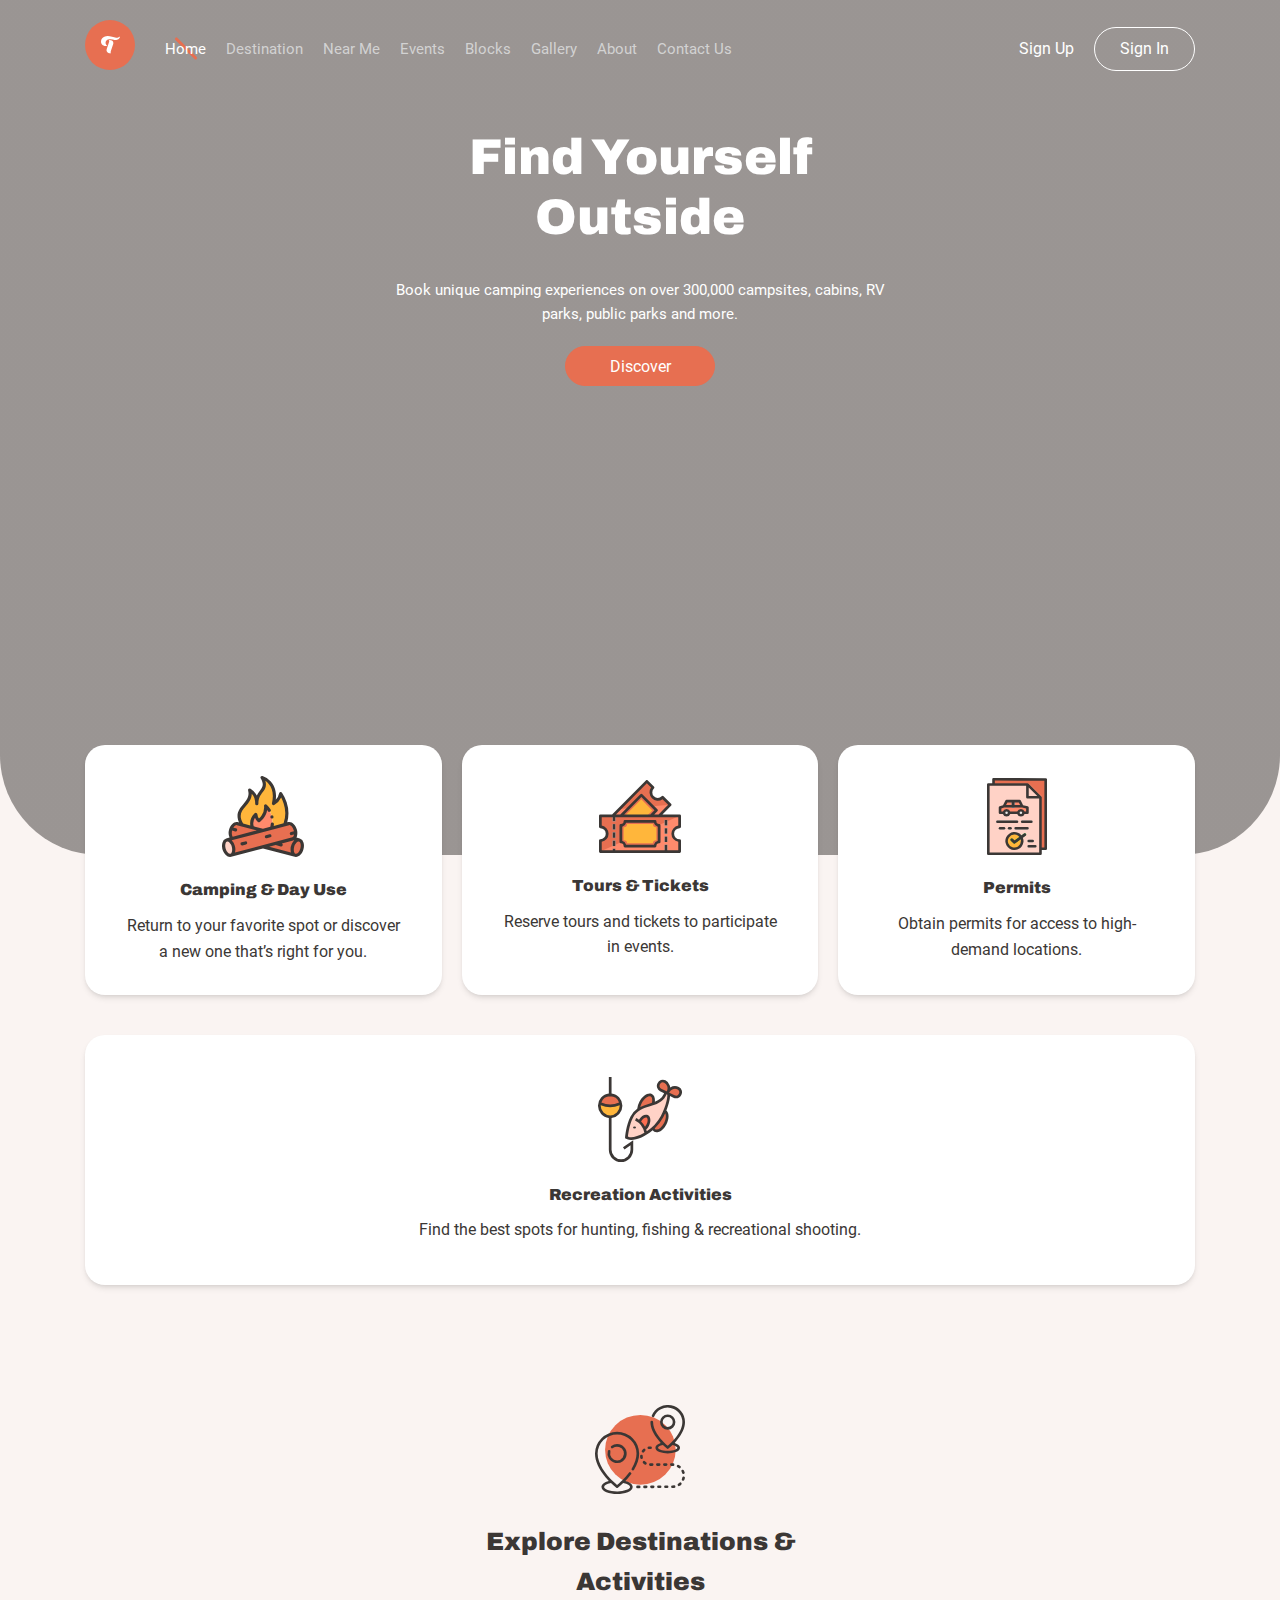
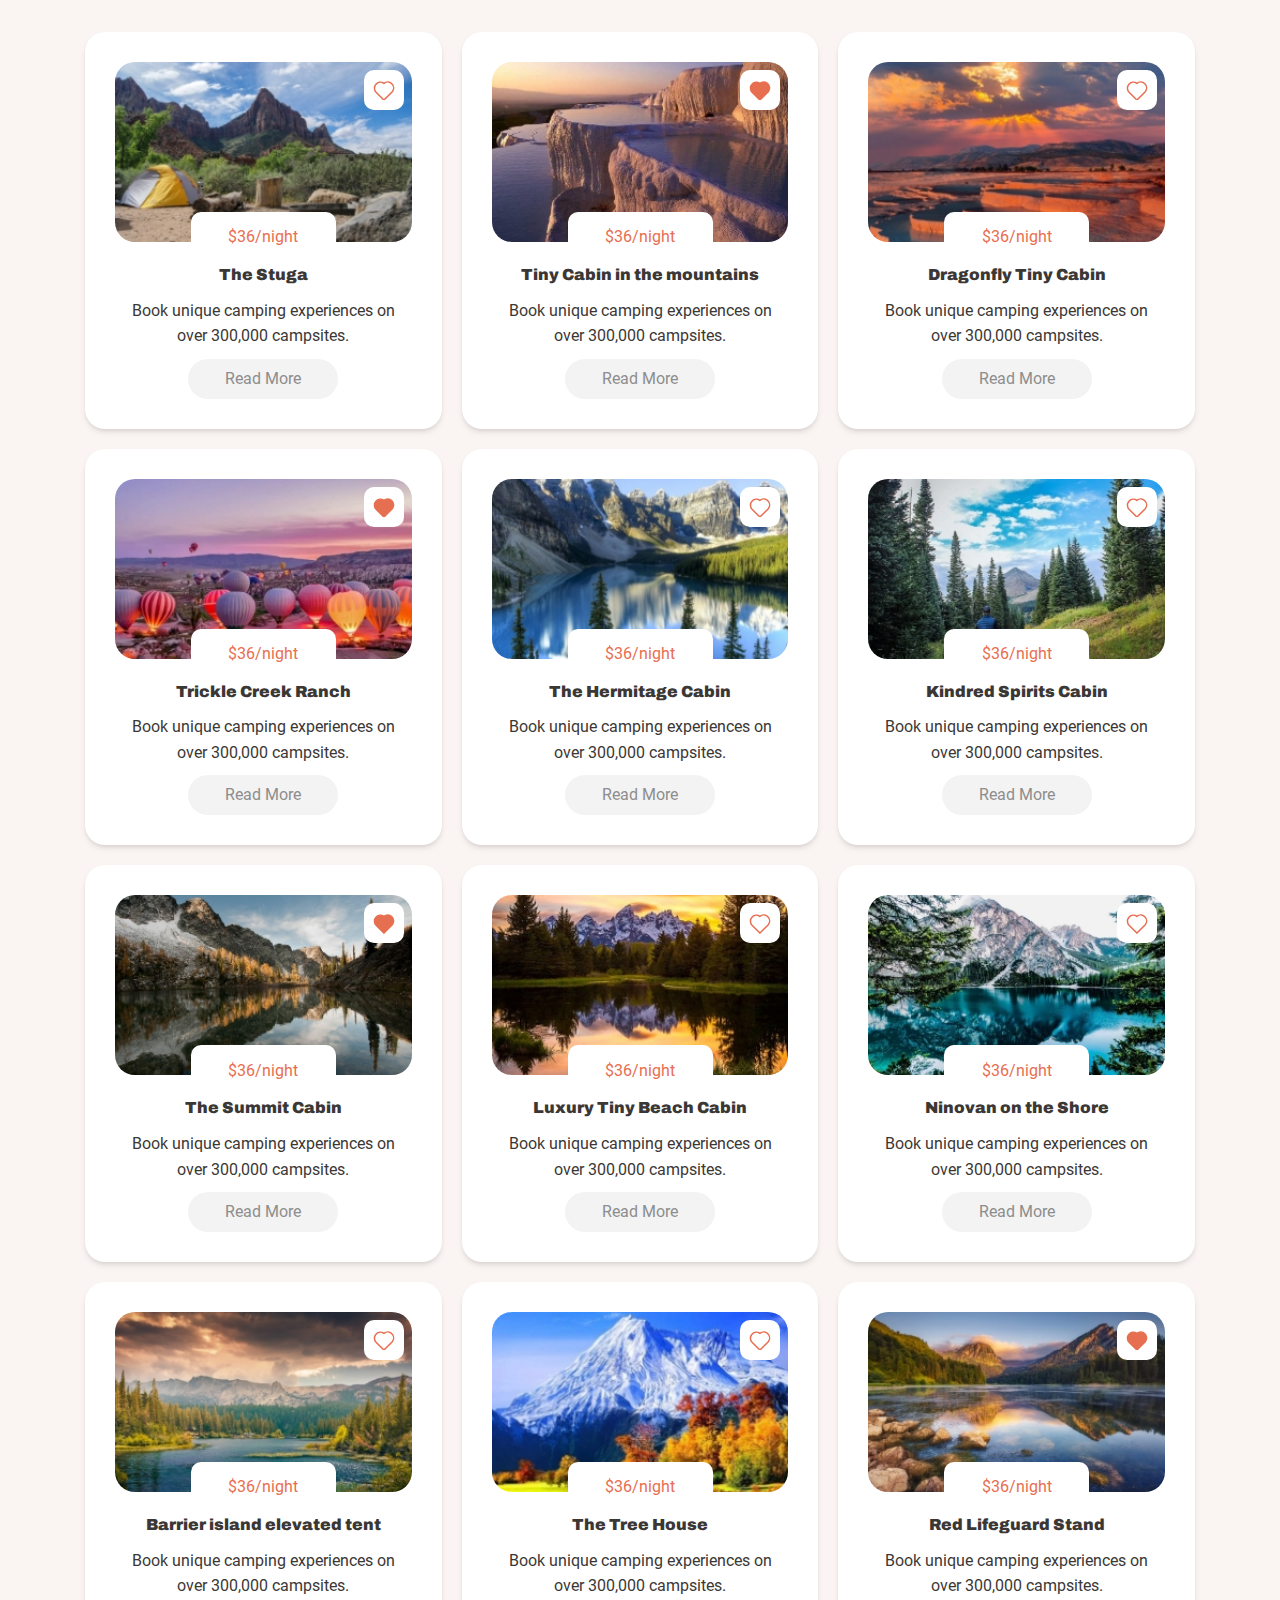
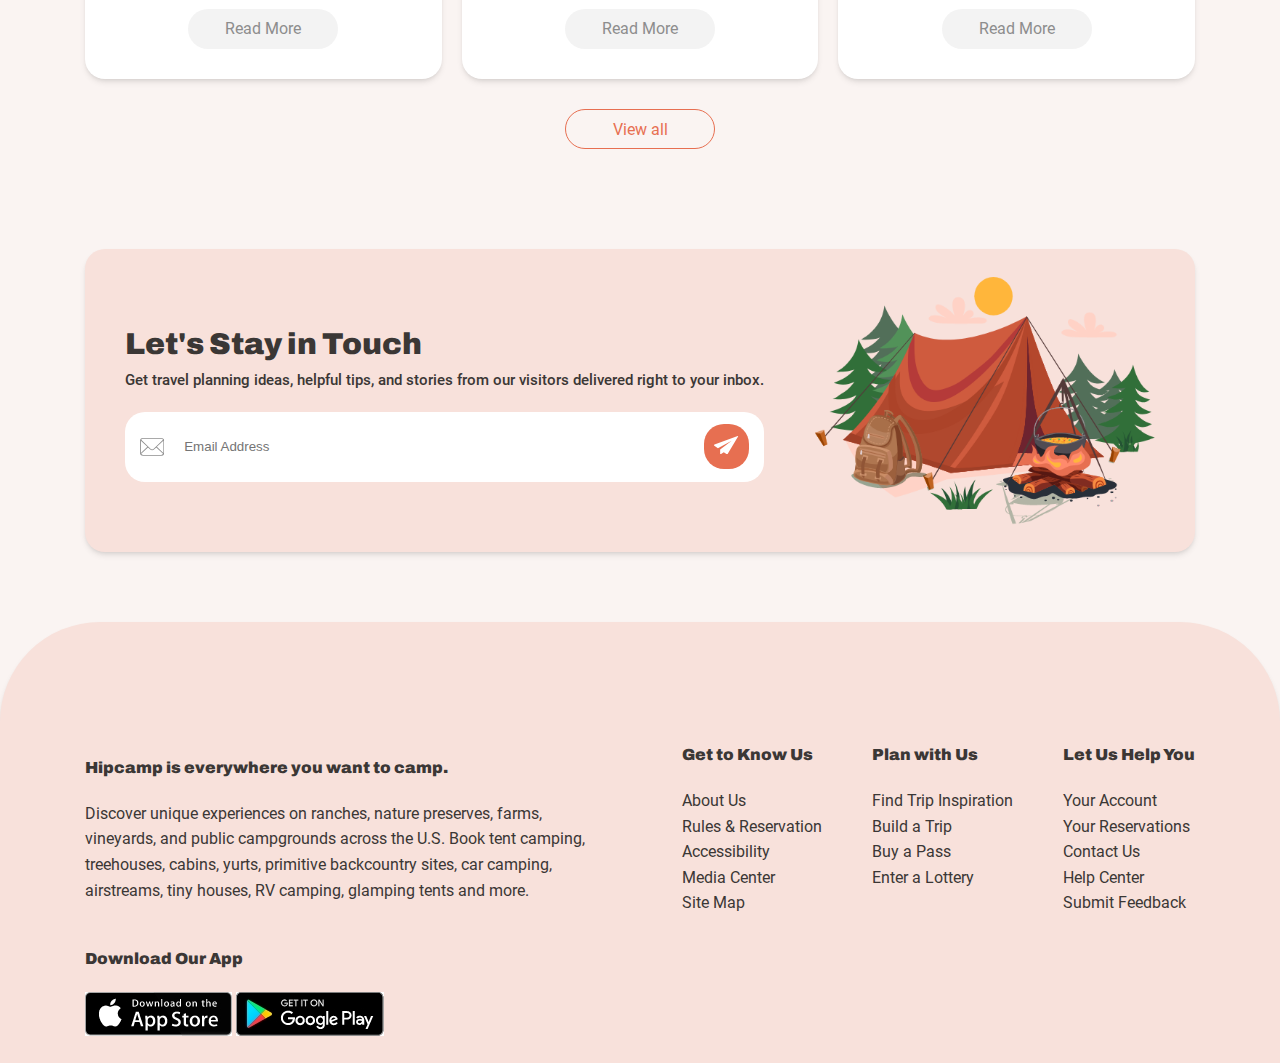
==== commit c18448d1: "changed the images route 2" ====
--- a/index.html
+++ b/index.html
@@ -4,7 +4,7 @@
 <head>
     <meta charset="UTF-8">
     <meta name="viewport" content="width=device-width, initial-scale=1.0">
-    <link rel="icon" type="image/png" href="/images/svgs/logo.svg">
+    <link rel="icon" type="image/png" href="./images/svgs/logo.svg">
     <!-- css links -->
     <link rel="stylesheet" href="./code/style/style.css">
     <link rel="stylesheet" href="./code/style/responsive.css">
@@ -25,7 +25,7 @@
             <nav class="nav">
                 <div class="nav-wrapper">
                     <a href="#" class="nav-logo">
-                        <img src="/images/svgs/logo.svg" alt="logo" class="nav-logo__img">
+                        <img src="./images/svgs/logo.svg" alt="logo" class="nav-logo__img">
                     </a>
 
                     <ul class="menu">
@@ -112,36 +112,36 @@
         <div class="container">
             <section class="services">
                 <div class="service">
-                    <img src="/images/svgs/fire.svg" alt="fire" class="service__img">
+                    <img src="./images/svgs/fire.svg" alt="fire" class="service__img">
                     <h2 class="service__title">Camping & Day Use</h2>
                     <p class="service__caption">Return to your favorite spot or discover a new one that’s right for you.
                     </p>
                 </div>
                 <div class="service">
-                    <img src="/images/svgs/tickets.svg" alt="ticket" class="service__img">
+                    <img src="./images/svgs/tickets.svg" alt="ticket" class="service__img">
                     <h2 class="service__title">Tours & Tickets</h2>
                     <p class="service__caption">Reserve tours and tickets to participate in events.</p>
                 </div>
                 <div class="service">
-                    <img src="/images/svgs/paper.svg" alt="paper" class="service__img">
+                    <img src="./images/svgs/paper.svg" alt="paper" class="service__img">
                     <h2 class="service__title">Permits</h2>
                     <p class="service__caption">Obtain permits for access to high-demand locations.</p>
                 </div>
                 <div class="service">
-                    <img src="/images/svgs/fish.svg" alt="fire" class="service__img">
+                    <img src="./images/svgs/fish.svg" alt="fire" class="service__img">
                     <h2 class="service__title">Recreation Activities</h2>
                     <p class="service__caption">Find the best spots for hunting, fishing & recreational shooting.</p>
                 </div>
             </section>
 
             <section class="destinations">
-                <img src="/images/svgs/destination.svg" alt="destinations" class="destinations__logo">
+                <img src="./images/svgs/destination.svg" alt="destinations" class="destinations__logo">
                 <h2 class="destinations__title">Explore Destinations & Activities</h2>
 
                 <div class="destinations__places">
                     <div class="place">
                         <div class="place__banner">
-                            <img src="/images/image1.jpg" alt="" class="place__img">
+                            <img src="./images/image1.jpg" alt="" class="place__img">
                             <div class="place__like">
                                 <svg xmlns="http://www.w3.org/2000/svg" width="24.037" height="24.037"
                                     viewBox="0 0 24.037 24.037">
@@ -162,7 +162,7 @@
 
                     <div class="place">
                         <div class="place__banner">
-                            <img src="/images/image2.jpg" alt="" class="place__img">
+                            <img src="./images/image2.jpg" alt="" class="place__img">
                             <div class="place__like">
                                 <svg xmlns="http://www.w3.org/2000/svg" width="24.037" height="24.037"
                                     viewBox="0 0 24.037 24.037">
@@ -182,7 +182,7 @@
                     </div>
                     <div class="place">
                         <div class="place__banner">
-                            <img src="/images/image3.jpg" alt="" class="place__img">
+                            <img src="./images/image3.jpg" alt="" class="place__img">
                             <div class="place__like">
                                 <svg xmlns="http://www.w3.org/2000/svg" width="24.037" height="24.037"
                                     viewBox="0 0 24.037 24.037">
@@ -202,7 +202,7 @@
                     </div>
                     <div class="place">
                         <div class="place__banner">
-                            <img src="/images/image4.jpg" alt="" class="place__img">
+                            <img src="./images/image4.jpg" alt="" class="place__img">
                             <div class="place__like">
                                 <svg xmlns="http://www.w3.org/2000/svg" width="24.037" height="24.037"
                                     viewBox="0 0 24.037 24.037">
@@ -222,7 +222,7 @@
                     </div>
                     <div class="place">
                         <div class="place__banner">
-                            <img src="/images/image5.jpg" alt="" class="place__img">
+                            <img src="./images/image5.jpg" alt="" class="place__img">
                             <div class="place__like">
                                 <svg xmlns="http://www.w3.org/2000/svg" width="24.037" height="24.037"
                                     viewBox="0 0 24.037 24.037">
@@ -242,7 +242,7 @@
                     </div>
                     <div class="place">
                         <div class="place__banner">
-                            <img src="/images/image6.jpg" alt="" class="place__img">
+                            <img src="./images/image6.jpg" alt="" class="place__img">
                             <div class="place__like">
                                 <svg xmlns="http://www.w3.org/2000/svg" width="24.037" height="24.037"
                                     viewBox="0 0 24.037 24.037">
@@ -262,7 +262,7 @@
                     </div>
                     <div class="place">
                         <div class="place__banner">
-                            <img src="/images/image7.jpg" alt="" class="place__img">
+                            <img src="./images/image7.jpg" alt="" class="place__img">
                             <div class="place__like">
                                 <svg xmlns="http://www.w3.org/2000/svg" width="24.037" height="24.037"
                                     viewBox="0 0 24.037 24.037">
@@ -282,7 +282,7 @@
                     </div>
                     <div class="place">
                         <div class="place__banner">
-                            <img src="/images/image8.jpg" alt="" class="place__img">
+                            <img src="./images/image8.jpg" alt="" class="place__img">
                             <div class="place__like">
                                 <svg xmlns="http://www.w3.org/2000/svg" width="24.037" height="24.037"
                                     viewBox="0 0 24.037 24.037">
@@ -302,7 +302,7 @@
                     </div>
                     <div class="place">
                         <div class="place__banner">
-                            <img src="/images/image9.jpg" alt="" class="place__img">
+                            <img src="./images/image9.jpg" alt="" class="place__img">
                             <div class="place__like">
                                 <svg xmlns="http://www.w3.org/2000/svg" width="24.037" height="24.037"
                                     viewBox="0 0 24.037 24.037">
@@ -322,7 +322,7 @@
                     </div>
                     <div class="place">
                         <div class="place__banner">
-                            <img src="/images/image10.jpg" alt="" class="place__img">
+                            <img src="./images/image10.jpg" alt="" class="place__img">
                             <div class="place__like">
                                 <svg xmlns="http://www.w3.org/2000/svg" width="24.037" height="24.037"
                                     viewBox="0 0 24.037 24.037">
@@ -342,7 +342,7 @@
                     </div>
                     <div class="place">
                         <div class="place__banner">
-                            <img src="/images/image11.jpg" alt="" class="place__img">
+                            <img src="./images/image11.jpg" alt="" class="place__img">
                             <div class="place__like">
                                 <svg xmlns="http://www.w3.org/2000/svg" width="24.037" height="24.037"
                                     viewBox="0 0 24.037 24.037">
@@ -362,7 +362,7 @@
                     </div>
                     <div class="place">
                         <div class="place__banner">
-                            <img src="/images/image12.jpg" alt="" class="place__img">
+                            <img src="./images/image12.jpg" alt="" class="place__img">
                             <div class="place__like">
                                 <svg xmlns="http://www.w3.org/2000/svg" width="24.037" height="24.037"
                                     viewBox="0 0 24.037 24.037">
@@ -411,7 +411,7 @@
                 </div>
 
                 <div class="newsletter__banner">
-                    <img class="newsletter__banner-img" src="/images/tent.png" alt="tent">
+                    <img class="newsletter__banner-img" src="./images/tent.png" alt="tent">
                 </div>
             </section>
         </div>
@@ -467,9 +467,9 @@
                 <div class="footer__bottom">
                     <h2 class="footer__title">Download Our App</h2>
                     <div class="footer__img-wrapper">
-                        <a href="#"><img class="footer__store_links" src="/images/app-store-apple.jpg"
+                        <a href="#"><img class="footer__store_links" src="./images/app-store-apple.jpg"
                                 alt="app store"></a>
-                        <a href="#"><img class="footer__store_links" src="/images/google-play.jpg" alt="play store"></a>
+                        <a href="#"><img class="footer__store_links" src="./images/google-play.jpg" alt="play store"></a>
                     </div>
                 </div>
             </div>
--- a/code/style/style.css
+++ b/code/style/style.css
@@ -144,9 +144,9 @@
 }
 
 .header {
-    background: -webkit-gradient(linear, left top, left bottom, from(rgba(59, 55, 53, 0.5)), to(rgba(59, 55, 53, 0.5))), url(/images/header-bg.jpg);
-    background: -o-linear-gradient(rgba(59, 55, 53, 0.5), rgba(59, 55, 53, 0.5)), url(/images/header-bg.jpg);
-    background: linear-gradient(rgba(59, 55, 53, 0.5), rgba(59, 55, 53, 0.5)), url(/images/header-bg.jpg);
+    background: -webkit-gradient(linear, left top, left bottom, from(rgba(59, 55, 53, 0.5)), to(rgba(59, 55, 53, 0.5))), url(./images/header-bg.jpg);
+    background: -o-linear-gradient(rgba(59, 55, 53, 0.5), rgba(59, 55, 53, 0.5)), url(./images/header-bg.jpg);
+    background: linear-gradient(rgba(59, 55, 53, 0.5), rgba(59, 55, 53, 0.5)), url(./images/header-bg.jpg);
     background-position: center;
     background-size: cover;
     min-height: 70rem;
@@ -533,13 +533,13 @@
     position: relative;
 
     &::before {
-        background: url(/images/svgs/shape2.svg);
+        background: url(./images/svgs/shape2.svg);
         right: 90rem;
         top: 75rem;
     }
 
     &::after {
-        background: url(/images/svgs/shape1.svg);
+        background: url(./images/svgs/shape1.svg);
         left: 100rem;
         top: -50rem;
     }
@@ -690,7 +690,7 @@
         content: '';
         width: 50rem;
         height: 50rem;
-        background: url(/images/svgs/shape3.svg);
+        background: url(./images/svgs/shape3.svg);
         position: absolute;
         background-repeat: no-repeat;
         background-size: contain;
